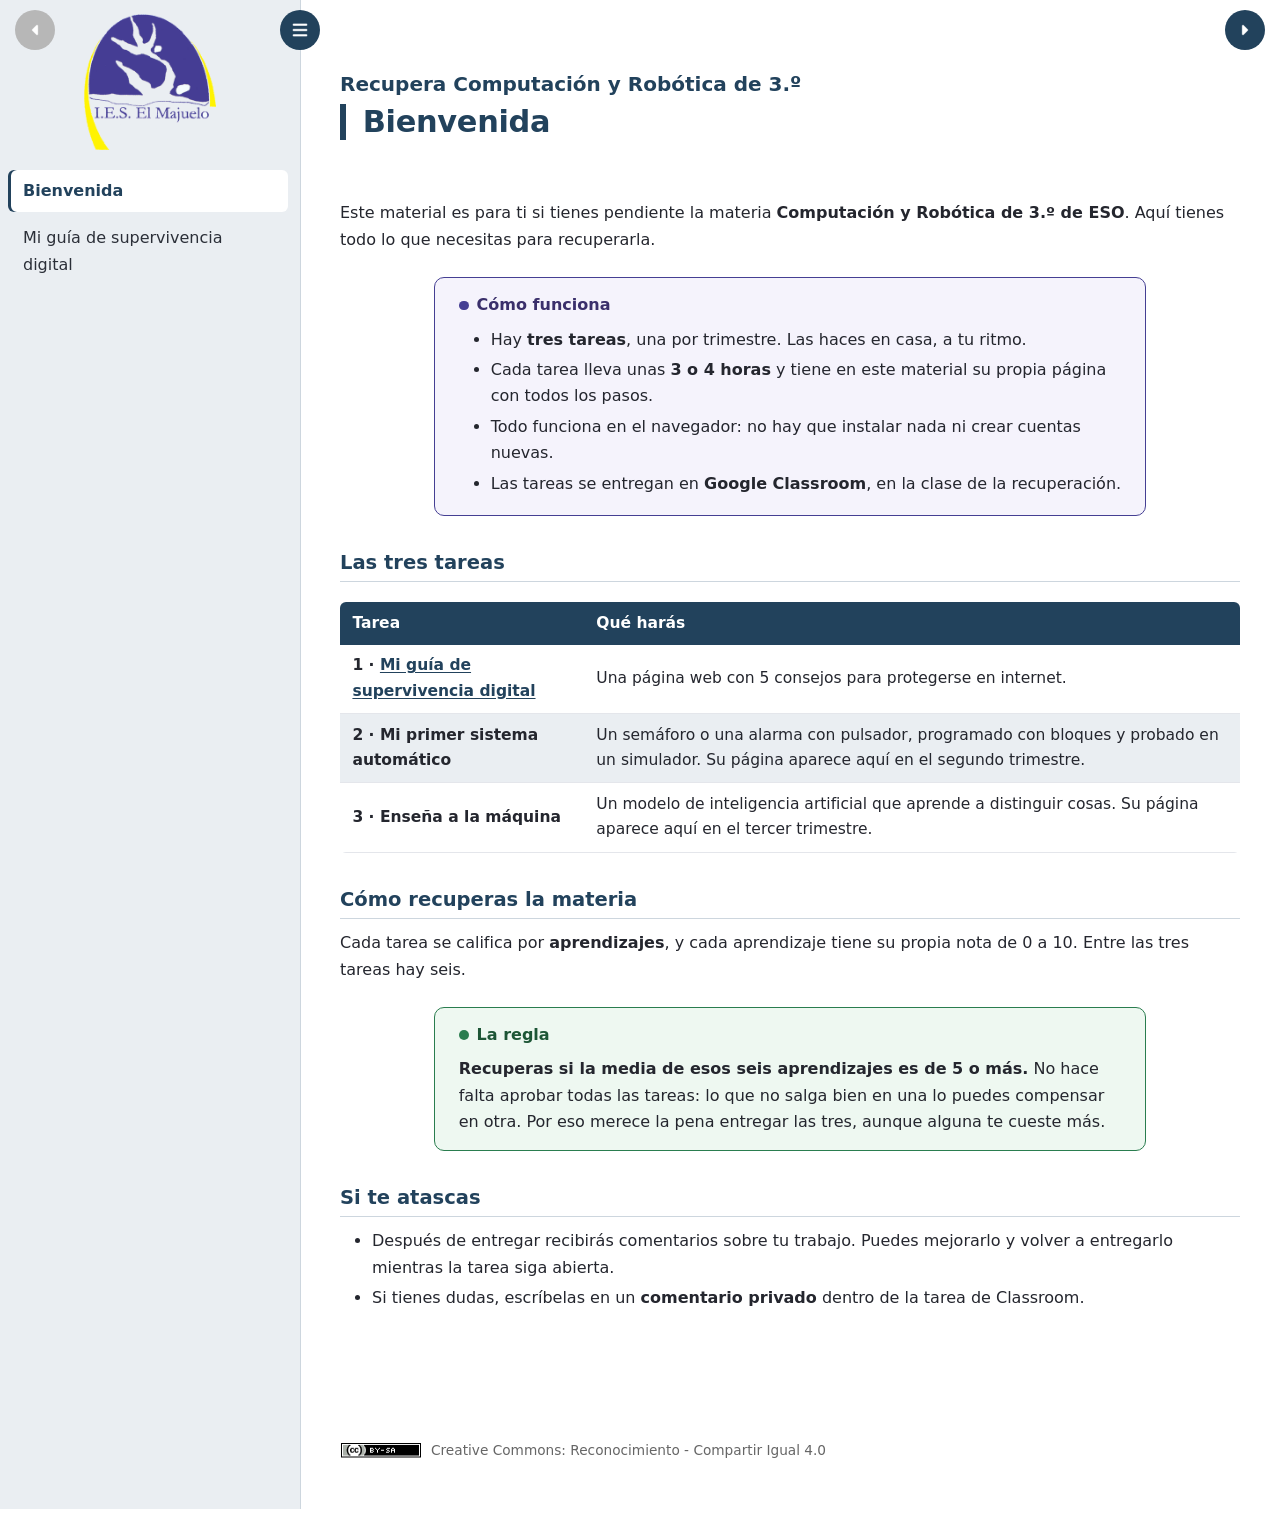
==== index.html @ 7a987383 "Publicación inicial: bienvenida y tarea 1 (Mi guía de supervivencia digital)" ====
<!DOCTYPE html>
<html lang="es" id="exe-index">
<head>
<meta charset="utf-8">
<meta name="generator" content="eXeLearning v4 (qmd-a-elpx)">
<meta name="viewport" content="width=device-width, initial-scale=1">
<title>Recupera Computación y Robótica de 3.º</title>
<link rel="icon" type="image/x-icon" href="libs/favicon.ico">
<meta name="description" content="Recupera Computación y Robótica de 3.º">
<script>document.querySelector("html").classList.add("js");</script>
<script src="libs/jquery/jquery.min.js"> </script>
<script src="libs/common_i18n.js"> </script>
<script src="libs/common.js"> </script>
<script src="libs/exe_export.js"> </script>
<script src="libs/bootstrap/bootstrap.bundle.min.js"> </script>
<link rel="stylesheet" href="libs/bootstrap/bootstrap.min.css">
<script src="idevices/text/text.js"></script><link rel="stylesheet" href="idevices/text/text.css">
<link rel="stylesheet" href="content/css/base.css">
<script src="theme/style.js"> </script>
<link rel="stylesheet" href="theme/style.css">
<link rel="stylesheet" href="theme/zzz-majuelo.css">
</head>
<body class="exe-export exe-web-site">
<script>document.body.className+=" js"</script>
<div class="exe-content exe-export pre-js siteNav-hidden"><nav id="siteNav"><ul>
<li class="active"><a href="index.html" class="active main-node no-ch">Bienvenida</a></li>
<li class=""><a href="html/mi-guia-de-supervivencia-digital.html" class=" no-ch">Mi guía de supervivencia digital</a></li>
</ul></nav><main id="page-index" class="page">
<header class="main-header">
<div class="package-header"><p class="package-title">Recupera Computación y Robótica de 3.º</p></div>
<div class="page-header"><h1 class="page-title">Bienvenida</h1></div>
</header>
<div id="page-content-page-index" class="page-content">
<article class="box no-header"><div class="box-content">
<div class="idevice_node text" data-idevice-type="text"><p>Este material es para ti si tienes pendiente la materia <strong>Computación y Robótica de 3.º de ESO</strong>. Aquí tienes todo lo que necesitas para recuperarla.</p>
<div class="marco marco-teoria"><p class="marco-titulo">Cómo funciona</p>
<ul>
<li>Hay <strong>tres tareas</strong>, una por trimestre. Las haces en casa, a tu ritmo.</li>
<li>Cada tarea lleva unas <strong>3 o 4 horas</strong> y tiene en este material su propia página con todos los pasos.</li>
<li>Todo funciona en el navegador: no hay que instalar nada ni crear cuentas nuevas.</li>
<li>Las tareas se entregan en <strong>Google Classroom</strong>, en la clase de la recuperación.</li>
</ul></div>
<h2>Las tres tareas</h2>
<table class="tabla-datos">
<thead><tr><th>Tarea</th><th>Qué harás</th></tr></thead>
<tbody>
<tr><td><strong>1 · <a href="html/mi-guia-de-supervivencia-digital.html">Mi guía de supervivencia digital</a></strong></td><td>Una página web con 5 consejos para protegerse en internet.</td></tr>
<tr><td><strong>2 · Mi primer sistema automático</strong></td><td>Un semáforo o una alarma con pulsador, programado con bloques y probado en un simulador. Su página aparece aquí en el segundo trimestre.</td></tr>
<tr><td><strong>3 · Enseña a la máquina</strong></td><td>Un modelo de inteligencia artificial que aprende a distinguir cosas. Su página aparece aquí en el tercer trimestre.</td></tr>
</tbody>
</table>
<h2>Cómo recuperas la materia</h2>
<p>Cada tarea se califica por <strong>aprendizajes</strong>, y cada aprendizaje tiene su propia nota de 0 a 10. Entre las tres tareas hay seis.</p>
<div class="marco marco-nota"><p class="marco-titulo">La regla</p>
<p><strong>Recuperas si la media de esos seis aprendizajes es de 5 o más.</strong> No hace falta aprobar todas las tareas: lo que no salga bien en una lo puedes compensar en otra. Por eso merece la pena entregar las tres, aunque alguna te cueste más.</p></div>
<h2>Si te atascas</h2>
<ul>
<li>Después de entregar recibirás comentarios sobre tu trabajo. Puedes mejorarlo y volver a entregarlo mientras la tarea siga abierta.</li>
<li>Si tienes dudas, escríbelas en un <strong>comentario privado</strong> dentro de la tarea de Classroom.</li>
</ul></div>
</div></article>
</div></main>
<div class="nav-buttons"><span class="nav-button nav-button-left" aria-hidden="true"><span>Anterior</span></span><a href="html/mi-guia-de-supervivencia-digital.html" class="nav-button nav-button-right"><span>Siguiente</span></a></div>
<footer id="siteFooter"><div id="siteFooterContent">
<div id="packageLicense" class="cc cc-by-sa"><p><span class="license-label">Licencia: </span>
<a href="https://creativecommons.org/licenses/by-sa/4.0/" class="license">Creative Commons: Reconocimiento - compartir igual 4.0</a></p></div>
</div></footer>
</div>
</body></html>
---- idevices/text/text.css ----
/* Text iDevice (export CSS) */
.exe-text-activity > div {
    display: flow-root;
}

.exe-text-activity div.inline {
    display: flex;
}

.exe-text-activity div.inline dt {
    margin: 0 0 0 auto;
}

.exe-text-activity div.inline dd {
    margin-left: 10px;
}

.idevice_node.text .iDevice_buttons.feedback-button {
    margin-bottom: 1em;
}
---- content/css/base.css ----
.exe-content{
  background: #fff;
}

.exe-content .page-title{
  font-size: 1.45em;
}

.exe-content .box{
  margin-top: 20px;
  border: 1px solid #dbdbdb;
}

.exe-content .box-head {
  border-bottom: 1px solid #dbdbdb;
}

.exe-export .no-header .box-head {
  border-bottom: 0;
}

.exe-content .box-head .box-title {
  margin: 0;
  font-size: 1.2em;
}

.exe-content a{
  color: #5a7f0c;
}

.exe-content a:hover,
.exe-content a:focus{
  color: #71a300;
}

.exe-content h2{
  font-size: 1.45em;
}
.exe-content h3{
  font-size: 1.35em;
}
.exe-content h4{
  font-size: 1.25em;
}
.exe-content h5{
  font-size: 1.15em;
}

.exe-content a {
    text-decoration: none
}

.exe-content a:hover,
.exe-content a:focus {
    text-decoration: underline
}

/* Underlined links */
.box-content a {
    text-decoration: underline;
}
.box-content a:hover {
    text-decoration: none;
}
.box-content a:focus {
    text-decoration: underline;
}

@media print {
    .external-iframe-src {
        display: block !important;
        margin: 2em 0;
        font-size: .95em;
        text-align: center
    }

    #made-with-eXe {
        display: none
    }
}

.external-iframe {
    border: 0
}

.pre-code {
    background: #112C4A;
    color: #E7ECF1;
    font-family: Monaco, Courier, monospace;
    border-radius: 9px;
    font-size: 12px;
    margin: 2em 1em;
    overflow: auto;
    padding: 20px
}

.highlighted-code {
    margin: 2em 1em;
}

.exe-dl {
    margin-bottom: 2em;
    margin-left: 1.5em
}

.exe-dl dt {
    font-weight: bold
}

.exe-dl dd {
    margin: 1em 1.5em
}

.js .exe-dl dt {
    margin: 1.2em 0 0 0
}

.exe-dl dt a {
    text-decoration: underline
}

.exe-dl .icon {
    font-family: Arial, sans-serif;
    display: block;
    width: 20px;
    height: 20px;
    font-size: 16px;
    margin-right: 1em;
    line-height: 20px;
    text-align: center;
    float: left;
    border-radius: 2px;
    position: relative
}

@media all and (min-width: 1px) {
    .exe-dl dt a {
        align-items: center;
        display: flex;
        text-decoration: none
    }

    .exe-dl .icon {
        height: 18px;
        line-height: 18px;
        width: 18px;
        padding: 1px;
        font: 18px monospace;
        font-weight: bold;
        display: flex;
        justify-content: center;
        align-items: center
    }
}

.exe-dl-toggler {
    height: 20px;
    margin: 1.5em
}

.exe-dl-toggler a {
    margin-left: 0;
    font-weight: bold
}

.js .exe-dl dd {
    display: none;
    padding-left: 0;
    margin: 1em 1em 1em 37px
}

/* Math */
.exe-math {
    display: block;
    margin: 2em 0
}

.exe-math,
.MathJax_Display {
    text-align: left !important
}

.exe-math.position-center,
.position-center .MathJax_Display,
[style*="text-align: center"] .MathJax_Display {
    text-align: center !important
}

.exe-math.position-right,
.position-right .MathJax_Display,
[style*="text-align: right"] .MathJax_Display {
    text-align: right !important
}

.js .show-image .exe-math-code,
.js .show-code .exe-math-img {
    display: none
}

.exe-math-links {
    font-size: .85em
}

.exe-math-inline {
    display: inline;
    margin: 0 .1em !important
}

/* TinyMCE: Images and media */
.exe-figure {
    margin: 2em 0;
    max-width: 100%
}

.position-center {
    margin: 2em auto
}

.position-right {
    margin: 2em 0 2em auto
}

.float-left {
    float: left;
    margin: .5em 1.5em 1em 0
}

.float-right {
    float: right;
    margin: .5em 0 1em 2em
}

.figcaption {
    padding-top: .2em
}

.figcaption.header {
    padding-top: 0;
    padding-bottom: .2em
}

/* TinyMCE templates */
.exe-layout-2-cols,
.exe-layout-3-cols {
    width: 100%
}

.exe-col{
    box-sizing: content-box;
}

.exe-layout-2-cols .exe-col {
    float: left;
    width: 49%
}

.exe-layout-2-cols .exe-col-1 {
    padding-right: 1%
}

.exe-layout-2-cols .exe-col-2 {
    padding-left: 1%
}

.exe-layout-2-30-70 .exe-col {
    width: 69%
}

.exe-layout-2-30-70 .exe-col-1 {
    width: 29%
}

.exe-layout-2-70-30 .exe-col {
    width: 29%
}

.exe-layout-2-70-30 .exe-col-1 {
    width: 69%
}

.exe-layout-3-cols .exe-col {
    float: left;
    width: 32%
}

.exe-layout-3-cols .exe-col-1,
.exe-layout-3-cols .exe-col-2 {
    padding-right: 2%
}

pre.mermaid {
    margin: 1.5em 0;
    text-align: center;
    width: 100%;
    min-width: 200px;
}

/* Blocks */
.exe-block-warning {
    background: #FCF8E3;
    color: #796034;
    border: 1px solid #FAEBCC;
    padding: 0 1em;
    border-radius: 4px
}

p.exe-block-warning {
    padding: 1em
}

.exe-block-alert {
    background: #ffc;
    color: #855000;
    border: 1px solid #FFF099;
    padding: 0 1em;
    border-radius: 4px
}

p.exe-block-alert {
    padding: 1em
}

.exe-block-danger {
    background: #FEF0EF;
    color: #973C3B;
    border: 1px solid #F3DADD;
    padding: 0 1em;
    border-radius: 4px
}

p.exe-block-danger {
    padding: 1em
}

.exe-block-info {
    background: #E1F1F9;
    color: #2B627D;
    border: 1px solid #C9EDF4;
    padding: 0 1em;
    border-radius: 4px
}

p.exe-block-info {
    padding: 1em
}

.exe-block-success {
    background: #E5F3E0;
    color: #336634;
    border: 1px solid #DEEDD1;
    padding: 0 1em;
    border-radius: 4px
}

p.exe-block-success {
    padding: 1em
}

.exe-content .exe-block-warning a,
.exe-content .exe-block-warning a:hover,
.exe-content .exe-block-warning a:focus {
    color: #4F360A
}

.exe-content .exe-block-alert a,
.exe-content .exe-block-alert a:hover,
.exe-content .exe-block-alert a:focus {
    color: #5B2600
}

.exe-content .exe-block-danger a,
.exe-content .exe-block-danger a:hover,
.exe-content .exe-block-danger a:focus {
    color: #6D1211
}

.exe-content .exe-block-info a,
.exe-content .exe-block-info a:hover,
.exe-content .exe-block-info a:focus {
    color: #063853
}

.exe-content .exe-block-success a,
.exe-content .exe-block-success a:hover,
.exe-content .exe-block-success a:focus {
    color: #093C0A
}

div.exe-block-warning,
div.exe-block-alert,
div.exe-block-danger,
div.exe-block-info,
div.exe-block-success {
    margin: 1em 0
}

/* RTL support */
body [dir='rtl'] {
    text-align: start
}

/* Autoclear */
.exe-content .idevice_body,
.exe-clear {
    overflow: auto
}

/* JavaScript on/offf */
.js-hidden {
    display: none;
}

.exe-hidden,
.js-required,
.js .js-hidden,
.exe-mindmap-code {
    display: none
}

.js .js-required {
    display: block
}

.box-toggle {
    display: none;
}

.js .box-toggle {
    display: inline-block;
}

.sr-av,
.js .js-sr-av,
.exe-hidden-accessible,
.js .exe-tooltip-text {
    position: absolute;
    overflow: hidden;
    clip: rect(0 0 0 0);
    clip: rect(0, 0, 0, 0);
    height: 0
}

/* Tables */
.exe-table {
    margin: 2em auto;
    max-width: 100%;
    border: 1px solid #CCC;
    border-collapse: collapse;
    border-spacing: 0
}

.exe-table tr {
    background: #fff
}

.exe-table caption {
    padding: .5em 0;
    text-align: center;
    font-style: italic;
    caption-side: top;
}

.exe-table td,
.exe-table th {
    border: 1px solid #CCC;
    margin: 0;
    padding: 0.5em 1em
}

.exe-table thead {
    background: #ddd;
    color: #000;
    text-align: left
}

.exe-table tr:nth-child(2n-1) td,
.exe-table tbody tr:nth-child(2n-1) th {
    background: #F4F4F4
}

.exe-table tbody tr:nth-child(2n) th {
    background: #F4F4F4
}

.exe-table tbody tr:nth-child(2n-1) th {
    background: #E4E4E4
}

.exe-table thead+tbody tr:nth-child(2n) th {
    background: #fff
}

.exe-table thead+tbody tr:nth-child(2n-1) th {
    background: #F4F4F4
}

.exe-table-minimalist {
    margin: 2em auto;
    border-collapse: collapse
}

.exe-table-minimalist tr {
    background: #fff
}

.exe-table-minimalist thead th {
    color: #000;
    padding: .6em 1.5em .6em .8em;
    border-bottom: 2px solid #CCC;
    text-align: left
}

.exe-table-minimalist td,
.exe-table-minimalist tbody th {
    border-bottom: 1px solid #ccc;
    color: #555;
    padding: .5em 1.5em .5em .8em
}

.exe-table-minimalist tbody tr:hover td,
.exe-table-minimalist tbody tr:hover th {
    color: #222
}

.exe-table-minimalist tr:nth-child(2n-1) td,
.exe-table-minimalist tbody tr:nth-child(2n-1) th {
    background: #F9F9F9
}

.exe-table-minimalist caption {
    text-align: center;
    font-style: italic;
    border-bottom: 2px solid #CCC;
    padding: .6em 0
}

/* Responsive tables */
.exe-table-responsive {
    display: block;
    overflow-x: auto;
    border: none
}

.exe-table-responsive,
.exe-table-responsive th,
.exe-table-responsive tr,
.exe-table-responsive td {
    width: auto !important
}

/* Tooltips */
body .qtip {
    font-size: .85em;
    line-height: 1.5em
}

.qtip .exe-tooltip-text {
    position: relative;
    overflow: auto;
    clip: auto;
    height: auto
}

/* Structured lists */
ol.auto-numbered {
    counter-reset: item
}

.auto-numbered ol {
    counter-reset: item
}

.auto-numbered li {
    display: block
}

.auto-numbered li:before {
    content: counters(item, ".") ".- ";
    counter-increment: item
}

/* Blockquote + Cite */
.exe-quote-cite cite {
    display: block;
    text-align: right;
    margin-top: -.5em
}

/* File information */
.exe-link-data {
    font-size: .8em;
    margin: 0 .2em
}

.exe-link-data abbr {
    cursor: help
}

/* Quote With Authorship */
.styled-qc {
    font-family: Georgia, serif;
    font-style: italic;
    margin: 1.5em 2.5em;
    padding: 0.25em 3.5em;
    position: relative
}

.styled-qc:before {
    display: block;
    content: "\201C";
    font-size: 5em;
    position: absolute;
    left: 0;
    top: -20px
}

/* Responsive design */
iframe,
object,
embed {
    max-width: 100%
}

img,
video {
    max-width: 100%;
    height: auto
}

@media all and (max-width: 992px) {
    .exe-layout-3-cols .exe-col {
        float: none;
        width: 100%;
        padding: 0
    }

    .exe-layout-3-cols .exe-col .exe-figure {
        margin: 2em auto
    }
}

@media all and (max-width: 780px) {
    .styled-qc {
        margin: 1.5em .5em
    }

    .exe-layout-2-cols .exe-col {
        float: none;
        width: 100%;
        padding: 0
    }

    .exe-layout-2-cols .exe-col .exe-figure {
        margin: 2em auto
    }
}

/* Made with eXeLearning */
#made-with-eXe {
    margin: 0;
    position: fixed;
    bottom: 0;
    right: 0
}

#made-with-eXe a {
    text-decoration: none;
    box-shadow: rgba(0, 0, 0, 0.35) 0px 5px 15px;
    border-top-left-radius: 4px;
    color: #222;
    font-size: 11px;
    font-family: Arial, sans-serif;
    line-height: 35px;
    width: 35px;
    height: 35px;
    background: #fff url(../img/exe_powered_logo.png) no-repeat 3px 50%;
    display: block;
    background-size: auto 20px;
    text-decoration: none;
    transition: .5s;
    opacity: .8
}

#made-with-eXe span {
    padding-left: 35px;
    padding-right: 5px
}

#made-with-eXe span span {
    position: absolute;
    overflow: hidden;
    clip: rect(0 0 0 0);
    clip: rect(0, 0, 0, 0);
    height: 0
}

#made-with-eXe a:hover {
    width: auto;
    padding: 0 5px;
    background-position: 5px 50%;
    opacity: 1
}

/* Search bar */
#exe-client-search-reset {
    display: none;
}
#exe-client-search-reset.visible {
    display: inline;
}
.exe-client-search-result{
    padding:0;
    background-color: #FFF3A0;
    color: #1A1A1A;
}

/* Box toggler */
.exe-export article.minimized .box-content{
    display: none;
}

/* BOX no visible */
.exe-export article.novisible.box{
    display: none  !important;
}

/* iDevice no visible */
.exe-export article.box .idevice_node.novisible{
    display: none  !important;
}

/* Teacher mode */
html:not(.mode-teacher) .js .teacher-only {
    display: none !important;
}

/* ========================================
   Architecture v3.1 - Common Theme Overrides
   ========================================
   These rules support the new HTML structure and
   load BEFORE theme-specific styles.
   ======================================== */

/* Navigation: Hide nested sections by default, show active paths */
#siteNav .other-section {
    display: none;
}
#siteNav li.active > .other-section,
#siteNav li.current-page-parent > .other-section {
    display: block;
}

/* Site footer extra section */
#siteFooterExtra {
    margin-bottom: 2em;
    color: #555;
    font-size: 0.95em;
}

/* Skip navigation link */
#skipNav {
    position: fixed;
    top: -50px;
    left: 50%;
    transform: translateX(-50%);
    background-color: #000;
    color: #fff;
    text-align: center;
    font-weight: bold;
    font-size: 0.95em;
    text-decoration: underline;
    padding: 0.5em 1em;
    z-index: 1000;
    display: inline-block;
    box-shadow: 0 2px 5px rgba(0,0,0,0.3);
    outline: 3px solid #fff;
    outline-offset: -3px;
    transition: top 0.3s ease, opacity 0.3s ease;
}

#skipNav:focus {
    top: 5px;
}

/* Print styles for header elements */
@media print {
    body #header,
    body #emptyHeader,
    body #nodeDecoration {
        height: auto !important;
        min-height: 0;
        border: none;
        padding: 0;
    }
    body #headerContent {
        padding-top: 40px;
    }
}
---- theme/style.css ----
/* Default style (to review) */

body.exe-export {
    padding: 1em 0;
}

body.exe-web-site {
    padding: 0;
}

.exe-content a {
    color: #d76b4a;
}

.exe-content a:hover,
.exe-content a:focus {
    color: #993d28;
}

#node-content-container.exe-content #node-content {
    padding-top: 20px;
    padding-bottom: 20px;
    max-width: 1280px;
    margin: 0 auto;
    display: block;
}

.exe-content {
    color: #333;
    background-color: #fff;
}

.js .exe-export .exe-content {
    min-height: 100vh;
}

/* iframe */
.js .in-iframe .exe-content {
    min-height: 0;
}

.exe-content .package-title {
    font-size: 1.25rem;
    font-weight: 300;
    margin-bottom: .4em;
    line-height: 1.2em;
}

.exe-content .page-title {
    color: #078e8e;
    font-size: 1.7rem;
    text-align: left;
}

.exe-single-page .package-header .package-title {
    color: #333;
    font-size: 1.25rem;
    font-weight: 300;
    text-align: left;
    margin-bottom: 2em;
}

.exe-single-page .package-node {
    margin-bottom: 3.5em;
}

.exe-single-page .package-subtitle {
    top: -2.1em;
}

.exe-single-page main.page>section {
    min-height: 4em;
}

.exe-content .box {
    margin: 20px 0;
    border: none;
    background-color: #fff;
}

.exe-web-site .exe-content .box {
    margin: 40px 0;
}

.exe-content .box-head {
    border-bottom: 0;
}

#node-content-container .box-content {
    background: #FCFCFC;
    border: 1px solid #ECECEC;
    padding: 10px;
    border-radius: 8px;
}
article.box.idevice-element-in-content[mode="export"] .idevice_node {
    background: none;
}

#node-content-container.exe-content .box.hidden-idevices {
    border-style: solid;
}

.exe-content .box header {
    min-height: 60px;
}

.exe-content .box-title {
    color: #054d4d;
    font-size: 1.5rem;
}

.exe-content .box-head .exe-icon {
    float: left;
}

.exe-web-site .page-content,
#exe-client-search,
.exe-web-site main>header,
.exe-web-site #siteFooterContent,
.exe-export .exe-content {
    max-width: 1280px;
    padding: 0 20px;
    margin: 0 auto;
}

.exe-web-site .exe-content {
    max-width: none;
    padding: 0;
}

.exe-export main {
    padding-top: 1.5em;
}

.exe-web-site main {
    padding-top: 4.5em;
}

/* siteNav */
#siteNav {
    float: left;
    background: #f6f6f6;
    width: 300px;
    padding-top: 66px;
    padding-left: 8px;
}

.exe-web-site .exe-content {
    box-shadow:
        inset 300px 0 0 0 #f6f6f6,
        inset 301px 0 0 0 #f0f0f0;
}

/* False left column in iframe */
html.js .in-iframe.exe-web-site::after {
    content: "";
    position: absolute;
    top: 0;
    left: 0;
    width: 301px; /* fake column width */
    height: 100%;
    background:#f6f6f6;
    /* simulate border-right */
    box-shadow: inset -1px 0 0 0 #f0f0f0;
    pointer-events: none;
    z-index: -1;
}
/* No false left column when the menu is hidden */
body.siteNav-off::after{
    display: none;
}

#siteFooter {
    margin-bottom: 2em;
    color: #555;
    font-size: 0.95em;
}

#siteNav .other-section {
    display: none;
}

#sidebar-nav.fixed {
    position: fixed;
}

body.siteNav-off #siteNav {
    display: none;
}

body.siteNav-off .exe-content {
    box-shadow: none;
}

.exe-web-site main.page {
    padding-top: 4.5em;
    padding-left: 320px;
    padding-right: 20px;
}

.exe-web-site #siteFooter {
    padding: 20px 20px 20px 320px;
}

body.siteNav-off main.page,
body.siteNav-off #siteFooter {
    padding-left: 20px;
}

#siteNav ul {
    margin: 0;
    padding: 0;
    list-style: none;
}

#siteNav ul ul {
    margin-top: 5px;
}

#siteNav li {
    margin: 0 0 5px 0;
    padding: 0;
    list-style: none;
}

#siteNav a {
    color: #000;
    display: block;
    padding: 8px 15px;
    border-radius: 8px;
    max-width: 280px;
    transition: background-color 0.5s ease;
}

#siteNav a.active {
    background: #fff;
    color: #d76b4a;
}

#siteNav a.highlighted-link {
    color: #d76b4a;
    background: #ededed;
}

#siteNav a.highlighted-link:hover,
#siteNav a.highlighted-link:focus {
    background: #fff;
}

#siteNav a:hover {
    background: #f2f2f2;
    text-decoration: none;
}

#siteNav ul ul a {
    padding-left: 35px;
    font-size: 0.95em;
}

#siteNav ul ul ul a {
    padding-left: 55px;
    font-size: 0.9em;
}

#siteNav ul ul ul ul a {
    padding-left: 75px;
}

/* pagination */
.nav-buttons .nav-button,
button.toggler {
    position: fixed;
    top: 10px;
    left: 15px;
    display: block;
    width: 40px;
    height: 40px;
    background: #078e8e url(img/icons.png) no-repeat 0 0;
    background-size: auto 40px;
    border-radius: 50%;
    z-index: 999;
    border: 0;
    transition: background-color 0.5s ease;
}

.nav-buttons span.nav-button {
    cursor: not-allowed;
    background-color: #b7b7b7;
}

.nav-buttons .nav-button-left {
    background-position: -80px 0;
}

.nav-buttons .nav-button-right {
    background-position: -120px 0;
}

button#searchBarTogger {
    background-position: -40px 0;
    display: none;
}

.exe-search-on #searchBarTogger {
    display: inline;
}

button#siteNavToggler {
    left: 280px;
}

button#searchBarTogger {
    left: 330px;
}

body.siteNav-off button#siteNavToggler {
    left: 65px;
}

body.siteNav-off button#searchBarTogger {
    left: 115px;
}

.nav-buttons a:hover,
.nav-buttons a:focus,
button.toggler:hover,
button.toggler:focus {
    background-color: #066d6d;
    border-color: #066d6d;
}

.nav-buttons .nav-button span,
.box-toggle span,
#exe-client-search-reset span,
#packageLicense .license-label {
    position: absolute;
    clip: rect(1px 1px 1px 1px);
    /* IE6, IE7 */
    clip: rect(1px, 1px, 1px, 1px);
}

.package-subtitle {
    font-size: .95em;
    color: #666;
    position: relative;
    top: -.15em;
}

.nav-buttons .nav-button-right {
    left: auto;
    right: 15px;
}

/* Box toggler */
.exe-export .box {
    position: relative;
}

.exe-export .box-toggle {
    width: 40px;
    height: 40px;
    background: url(img/icons.png) no-repeat -200px 0;
    background-size: auto 40px;
    border-radius: 50%;
    border: 0;
    position: absolute;
    top: 0;
    right: 0;
    opacity: 0.6;
}

.exe-export .box-head:hover .box-toggle,
.exe-export .box-toggle:focus {
    opacity: 1;
}

.exe-export .no-header .box-toggle {
    top: -10px;
}

.exe-export .minimized .box-toggle {
    background-position: -160px 0;
}

#node-content-container.exe-content .box-head .exe-icon {
    width: 60px;
    height: 60px;
    font-size: 40px;
}

#node-content-container.exe-content .box-head .exe-icon img {
    height: 40px;
}

.exe-export .box-icon img {
    display: block;
    float: left;
    margin-right: 10px;
}

.exe-export .box-icon img {
    width: 40px;
    height: auto;
}

.exe-export .box-title {
    padding-top: 5px;
}

.exe-export .box.minimized .box-head {
    border-bottom: 1px solid #ddd;
}

.exe-export .box.no-header.minimized .box-head {
    border-color: #fff;
}

.exe-export .box .box-content {
    background: #f9f9f9;
    border: 1px solid #ddd;
    padding: 20px;
    border-radius: 8px;
    overflow: auto;
}

.exe-export .box.no-header .box-content {
    background: none;
    border: none;
    padding: 20px 0;
}

/* Search bar */
#exe-client-search {
    display: none;
    margin-bottom: 30px;
}

#exe-client-search-text {
    max-width: 80%;
    max-width: calc(100% - 90px);
    display: inline;
}

#exe-client-search-submit {
    text-indent: -999em;
    background: #078e8e url(img/icons.png) no-repeat -41px -1px;
    background-size: auto 40px;
    width: 38px;
    height: 38px;
    border: none;
    border-radius: 4px;
}

#exe-client-search-reset.visible {
    background: url(img/icons.png) no-repeat -242px -1px;
    background-size: auto 40px;
    width: 38px;
    height: 38px;
    display: inline-block;
    vertical-align: middle;
    position: relative;
    top: -3px;
    left: -5px;
    opacity: 0.6;
    border-radius: 4px;
}

#exe-client-search-reset:hover,
#exe-client-search-reset:focus {
    opacity: 1;
}

#exe-client-search-submit:hover,
#exe-client-search-submit:focus {
    background-color: #066d6d;
}

#exe-client-search-results-list ul,
#exe-client-search-results-list li {
    margin: 2em 0;
    padding: 0;
    list-style: none;
}

#exe-client-search-results-list li {
    margin: 0 0 1em 0;
}

#exe-client-search-results-list p {
    margin-top: 2em;
}

/* Licenses */
#packageLicense {
    text-align: left;
    font-size: 0.9em;
    color: #555;
    line-height: 1em;
    margin: 2.5em 0 2em 0;
    border: 1px solid transparent;
    border-radius: 2px;
}

#packageLicense p {
    margin: 0;
}

#packageLicense a {
    color: #666;
    text-transform: capitalize;
    display: inline-block;
    white-space: nowrap;
    text-overflow: ellipsis;
    max-width: 100%;
    overflow: hidden;
    line-height: 15px;
}

#packageLicense a:hover,
#packageLicense a:focus {
    text-decoration: none;
    color: #d76b4a;
}

#packageLicense.propietary {
    position: absolute;
    overflow: hidden;
    clip: rect(0, 0, 0, 0);
    height: 0;
}

#packageLicense.cc {
    padding: 0 20px 0 90px;
    background: url(img/licenses.gif) no-repeat 0 0;
}

#packageLicense.cc-by-sa {
    background-position: 0 -100px;
}

#packageLicense.cc-by-nd {
    background-position: 0 -200px;
}

#packageLicense.cc-by-nc {
    background-position: 0 -300px;
}

#packageLicense.cc-by-nc-sa {
    background-position: 0 -400px;
}

#packageLicense.cc-by-nc-nd {
    background-position: 0 -500px;
}

#packageLicense.cc-0 {
    background-position: 0 -600px;
}

/* iDevice buttons */
.exe-content .iDevice_buttons input,
.exe-content .iDevice_buttons button {
    background: #fff;
    color: #555;
    border: 1px solid #ccc;
    padding: 4px 10px;
    border-radius: 4px;
    transition: 0.5s ease;
}

.exe-content .iDevice_buttons input:hover,
.exe-content .iDevice_buttons input:focus,
.exe-content .iDevice_buttons button:hover,
.exe-content .iDevice_buttons button:focus {
    box-shadow: 2px 2px 4px #dbdbdb;
    color: #000;
    border-color: #bbb;
}

/* Page counter */
.page-counter {
    display: inline;
    float: right;
    margin: 0 0 0.5em 20px;
    font-size: 0.9em;
    color: #777;
    font-weight: 300;
}

.page-counter .page-counter-sep {
    margin: 0 0.1em;
}

.exe-web-site .page-counter {
    position: fixed;
    top: 18px;
    right: 70px;
    margin: 0;
    font-size: 0.9em;
    color: #777;
    padding: 0 8px;
    border-radius: 4px;
    text-align: left;
}

/* Teacher mode */
#teacher-mode-toggler-wrapper {
    float: right;
    margin: 0 0 0 1em;
}

#teacher-mode-toggler.form-check-input:checked {
    background-color: #078e8e;
    border-color: #078e8e;
    font-size: 0.9em;
    margin-right: 0.6em;
}

label[for="teacher-mode-toggler"] {
    font-size: 0.9em;
    color: #777;
    position: relative;
    top: -0.2em;
}

/* Bootstrap buttons */
.exe-content .btn-primary {
    background-color: #066d6d;
    border-color: #066d6d;
}

.exe-content .btn-primary:hover,
.exe-content .btn-primary:focus {
    background-color: #078e8e;
    border-color: #078e8e;
}

/* Responsive design */
@media (max-width: 767.98px) {
    #siteNav {
        width: 251px;
    }

    .exe-web-site .exe-content {
        box-shadow:
            inset 251px 0 0 0 #f6f6f6,
            inset 252px 0 0 0 #f0f0f0;
    }

    /* False left column in iframe */
    html.js .in-iframe.exe-web-site::after {
        width: 252px; /* fake column width */
    }

    #siteNav a {
        max-width: 235px;
    }

    button#siteNavToggler {
        left: 232px;
    }

    button#searchBarTogger {
        left: 282px;
    }

    .exe-web-site main.page,
    .exe-web-site #siteFooter {
        padding-left: 270px;
    }
}

@media (max-width: 575.98px) {
    #siteNav {
        width: 100%;
        float: none;
        padding: 68px 10px 20px 10px;
        min-height: 0 !important;
        height: auto !important;
    }

    /* No false left column */
    .exe-web-site .exe-content {
        box-shadow: none;
    }
    body.exe-web-site::after {
        display: none;
    }

    body.exe-web-site main.page {
        padding-top: 2.5em;
        padding-left: 0;
    }

    body.exe-web-site #siteFooter {
        padding-left: 0;
    }

    .exe-web-site.siteNav-off main.page {
        padding-top: 5.5em;
    }

    .nav-buttons .nav-button,
    button.toggler {
        position: absolute;
    }

    #siteNav a {
        max-width: 100%;
    }

    #sidebar-nav.fixed {
        position: relative;
    }

    button#siteNavToggler {
        left: 65px;
    }

    button#searchBarTogger {
        left: 115px;
    }

    .exe-web-site .page-counter {
        background: none;
        position: absolute;
    }

    .exe-web-site .page-counter .page-counter-label {
        position: absolute;
        clip: rect(1px 1px 1px 1px);
        /* IE6, IE7 */
        clip: rect(1px, 1px, 1px, 1px);
    }
}

@media print {

    /* Node in new page: section.package-node{page-break-after:always} */
    html body.exe-export {
        background: #fff;
    }

    .exe-content {
        color: #000;
        padding: 0;
    }

    @page {
        margin: 1.5cm;
    }

    /* Uncomment this to print URL after links:
    a{font-weight:bolder;text-decoration:none!important}
    a[href^=http]:after{content:" <" attr(href) "> "}
    */
    #packageLicense.cc {
        background: none;
        padding-left: 0;
    }

    .exe-export .box-toggle {
        display: none;
    }

    /* Website */
    .exe-web-site #siteNav,
    .exe-web-site .nav-buttons,
    .exe-web-site button.toggler {
        display: none;
    }

    .exe-web-site #siteFooter,
    .exe-web-site main.page {
        padding-left: 0;
        padding-right: 0;
    }

    .exe-web-site main.page {
        padding-top: 1em;
    }
}
---- theme/zzz-majuelo.css ----
/* ============================================================
   ESTILO IES EL MAJUELO — eXeLearning 4  ·  ESTILO ÚNICO (v3)
   Override sobre el tema Base. Se carga tras style.css ("zzz-").
   ------------------------------------------------------------
   ARQUITECTURA EN 3 CAPAS
   1) SEMÁNTICA DE CONTENIDO (invariante): el color = el tipo de
      contenido, igual en toda SdA y nivel. Clases .bloque-* (y los
      .marco-* heredados como alias).
   2) CHROME por SdA (variable): color de título, encabezados,
      cabecera de tabla y barra lateral. Da identidad a la unidad
      (wayfinding). Se elige del BANCO DE CHROMES de más abajo.
   3) INTENSIDAD (opcional): grosor/tinte/radio de los bloques.
      Sobrio por defecto (Bach); una SdA de ESO sube la intensidad.
   Regla de oro: no repintar la semántica; solo cambia el chrome.
   ============================================================ */

:root {
  /* ---------- Neutros y tipografía ---------- */
  --maj-texto:  #24262e;
  --maj-texto-2:#5a5f6b;
  --maj-linea:  #e4e6eb;
  --maj-fuente: system-ui, -apple-system, "Segoe UI", Roboto,
                "Helvetica Neue", Arial, sans-serif;
  --maj-medida: 70ch;
  --maj-radio-s:6px;

  /* ---------- CAPA 2 · CHROME (por SdA) ----------
     Activo = "Pizarra" (SdA Materiales). Para cambiar la identidad
     de una unidad, sobrescribe estas 4 variables (BANCO abajo). */
  --chrome:       #22425c;   /* título, h2, cabecera de tabla, nav activo */
  --chrome-osc:   #163049;   /* hover / botón */
  --chrome-tinte: #eaeef2;   /* zebra de tabla, fondo nav */
  --chrome-linea: #cdd6de;   /* filetes suaves del chrome */

  /* ---------- CAPA 3 · INTENSIDAD (sobrio por defecto) ---------- */
  --blk-bw:    1.5px;        /* grosor del marco de los bloques */
  --blk-radio: 10px;
  --blk-pad:   14px 18px 14px 24px;   /* + aire a la izquierda (separa del acento) */

  /* ---------- CAPA 1 · SEMÁNTICA (acento · tinte · tinta título) ----
     color = tipo de contenido. NO cambiar entre SdAs/niveles. */
  --sem-teoria:     #453f93; --sem-teoria-bg:   #f5f3fc; --sem-teoria-tx:   #3a2f6b;
  --sem-actividad:  #2f6fb0; --sem-actividad-bg:#eef4fb; --sem-actividad-tx:#1b4d7e;
  --sem-resuelto:   #0f8a8f; --sem-resuelto-bg: #e7f5f5; --sem-resuelto-tx: #0b5b5f;
  --sem-pdf:        #b23b3b; --sem-pdf-bg:      #f9efee; --sem-pdf-tx:      #8a2b2b;
  --sem-formula:    #e67e22; --sem-formula-bg:  #fef6ec; --sem-formula-tx:  #8a4f12;
  --sem-dua:        #9b4a86; --sem-dua-bg:      #f7eef4; --sem-dua-tx:      #6e2f5f;
  --sem-nota:       #2a7d4f; --sem-nota-bg:     #eef8f1; --sem-nota-tx:     #1d5636;

  /* Valores por defecto del bloque = teoría (los sobrescribe cada tipo) */
  --c:  var(--sem-teoria); --bg: var(--sem-teoria-bg); --tx: var(--sem-teoria-tx);
}

/* ============================================================
   BANCO DE CHROMES  (copia uno en el snippet por SdA)
   Para asignar identidad a una unidad, define en su material:
     .exe-content { --chrome:#..; --chrome-osc:#..; --chrome-tinte:#..; --chrome-linea:#..; }
   ------------------------------------------------------------
   Pizarra   #22425c · osc #163049 · tinte #eaeef2 · línea #cdd6de
   Ciruela   #5b2a63 · osc #401d47 · tinte #f0eaf2 · línea #dcc9e0
   Bosque    #2c6046 · osc #1d4531 · tinte #e8f0eb · línea #c6dccd
   Bronce    #8a4b2a · osc #66371e · tinte #f3ebe5 · línea #e2d0c4
   Índigo    #3b3a7a · osc #2a295a · tinte #ecebf5 · línea #d0cfe6
   Teal-osc. #0e5a63 · osc #084049 · tinte #e6f1f2 · línea #c3dde0
   (Evita azul, verde, granate, teal-medio, morado y naranja: son
    colores de la CAPA 1 y no deben confundirse con el chrome.)
   ============================================================ */

/* ---------- Base del contenido ---------- */
.exe-content { font-family: var(--maj-fuente); color: var(--maj-texto); line-height: 1.65; }
.exe-content .page-content > p,
.exe-content .page-content > ul,
.exe-content .page-content > ol { max-width: var(--maj-medida); }
.exe-content .page-content li { margin: .25em 0; }

/* ---------- Enlaces (siguen el chrome de la unidad) ---------- */
.exe-content a { color: var(--chrome); text-underline-offset: .12em; }
.exe-content a:hover, .exe-content a:focus { color: var(--chrome-osc); }
.exe-content a:focus-visible { outline: 2px solid var(--chrome); outline-offset: 2px; border-radius: 2px; }

/* ============================================================
   ENCABEZADOS  (jerarquía: chrome arriba, tinta en h3)
   ============================================================ */
.exe-content .package-title { color: var(--chrome); font-weight: 700; }
.exe-content .page-title {
  color: var(--chrome); font-weight: 800; font-size: 1.9rem;
  line-height: 1.2; letter-spacing: -0.01em;
  border-left: 6px solid var(--chrome); padding-left: .55em; margin: .1em 0 .9em;
}
.exe-content h1, .exe-content h2, .exe-content h3, .exe-content h4, .exe-content h5 { color: var(--chrome); }

/* ------------------------------------------------------------
   ESCALA DE ENCABEZADOS DENTRO DEL BLOQUE  (2026-08-21)
   El título del bloque es el techo: nada del CONTENIDO puede verse más grande.
   Medido en el navegador, no supuesto —esto se falló dos veces por suponerlo—:
     · `.exe-content .box-title` del tema base dice 1,5rem, PERO gana `base.css` con
       `.exe-content .box-head .box-title { font-size: 1.2em }` (más específico): el título
       de bloque salía a 19,2 px y encima con peso 500.
     · el `<h1>` del contenido no tenía regla en este tema y caía en el 2rem del navegador.
   Resultado: una subsección se veía más grande y más gruesa que el bloque que la contiene.
   El tema toma ahora el control del título de bloque (con la misma especificidad que
   `base.css`, por eso el selector lleva `.box-head`) y fija la escala completa:
     page-title 1,90 > box-title 1,55 > h1 1,35 > h2 1,22 > h3 1,12 > h5 1,00 > h4 0,82
   (h4 es un antetítulo en versalitas y por eso va el último a propósito).
   Al tocar esto, MEDIR con `getComputedStyle` en el export real, no leer el CSS.
   ------------------------------------------------------------ */
.exe-content .box-head .box-title,
.exe-content .box-title {
  font-size: 1.55rem; font-weight: 700; line-height: 1.25; color: var(--chrome);
}
.exe-content h1:not(.page-title):not(.box-title):not(.package-title) {
  font-size: 1.35rem; font-weight: 700; line-height: 1.25;
  margin: 1.8em 0 .6em; padding-bottom: .28em; border-bottom: 1px solid var(--chrome-linea);
}
.exe-content h2 {
  font-size: 1.22rem; font-weight: 700; line-height: 1.25;
  margin: 1.8em 0 .6em; padding-bottom: .28em; border-bottom: 1px solid var(--chrome-linea);
}
.exe-content h3 { font-size: 1.12rem; font-weight: 700; line-height: 1.3; margin: 1.5em 0 .5em; color: var(--maj-texto); }
.exe-content h4 { font-size: .82rem; font-weight: 700; letter-spacing: .06em; text-transform: uppercase; margin: 1.4em 0 .4em; }
.exe-content h5 { font-size: 1rem; font-weight: 700; }

/* ============================================================
   MENÚ LATERAL
   ============================================================ */
#siteNav {
  background: url("img/logo-majuelo.png") top 14px center / 132px auto no-repeat,
              var(--chrome-tinte);
  padding-top: 170px;   /* hueco para el logo (132px + gap) sobre el menú */
}
.exe-web-site .exe-content {
  box-shadow: inset 300px 0 0 0 var(--chrome-tinte), inset 301px 0 0 0 var(--chrome-linea);
}
#siteNav a { color: #2b2f38; border-radius: var(--maj-radio-s); }
#siteNav a:hover { background: #fff; }
#siteNav a.active {
  color: var(--chrome); background: #fff; font-weight: 700;
  box-shadow: inset 3px 0 0 0 var(--chrome);
}
#siteNav a.highlighted-link { color: var(--chrome); background: #fff; }
/* Menú fijo con scroll propio (2026-08-14, DOCA-015). El checkNav() del tema
   base mide solo el <ul> (+50px) y no cuenta el padding-top de 170px del logo
   Majuelo: con muchas páginas fija un menú más alto que la ventana y las
   últimas entradas quedaban inalcanzables (visto en la SdA05 de 1º TECI, 18
   páginas). Verificado en navegador: sin esta regla la última entrada no se
   alcanza ni scrolleando la página; con ella el menú scrollea por dentro. */
#sidebar-nav.fixed #siteNav {
  max-height: 100vh;
  overflow-y: auto;
  overscroll-behavior: contain;
  scrollbar-width: thin;
}
@media (max-width: 767.98px) {
  .exe-web-site .exe-content {
    box-shadow: inset 251px 0 0 0 var(--chrome-tinte), inset 252px 0 0 0 var(--chrome-linea);
  }
  /* Sidebar más estrecha en móvil: logo más pequeño y menos hueco.
     ⚠️ Pendiente de revisar sobre un export real (no rompe el drawer,
     pero confirmar que no empuja el menú fuera de la vista). */
  #siteNav {
    background: url("img/logo-majuelo.png") top 10px center / 100px auto no-repeat,
                var(--chrome-tinte);
    padding-top: 128px;
  }
}

/* ---------- Botones de navegación / togglers / búsqueda ---------- */
.nav-buttons .nav-button, button.toggler, #exe-client-search-submit { background-color: var(--chrome); }
.nav-buttons a:hover, .nav-buttons a:focus,
button.toggler:hover, button.toggler:focus,
#exe-client-search-submit:hover, #exe-client-search-submit:focus { background-color: var(--chrome-osc); }
/* ------------------------------------------------------------
   BOTONES DE DESCARGA DEL CONTENIDO  (2026-08-27, DOCA-052)
   El tema fijaba el FONDO de `.btn-primary` pero no el color del texto, y
   `.exe-content a { color: var(--chrome) }` (clase + elemento) gana por
   especificidad al `color:#fff` de Bootstrap (clase sola). Resultado medido con
   getComputedStyle en el export real: texto #3a2f6b sobre fondo #3d6694, es
   decir 1,96:1 — WCAG AA pide 4,5:1. El botón se leía a duras penas.
   `.btn-outline-primary` no estaba contemplado y salía con el azul de Bootstrap
   (#0d6efd), ajeno al chrome de la unidad.
   El blanco es seguro en los SIETE chromes en uso: el más claro (#817431) da
   4,69:1 y el más oscuro (#22425c) 10,49:1. Medido sobre los 26 .elpx, no supuesto.
   `text-decoration:none` porque un botón no se subraya: el subrayado venía de
   la regla de enlaces de arriba.
   ------------------------------------------------------------ */
.exe-content .btn-primary {
  background-color: var(--chrome); border-color: var(--chrome-osc);
  color: #fff; text-decoration: none;
}
.exe-content .btn-primary:hover, .exe-content .btn-primary:focus,
.exe-content .btn-primary:visited {
  background-color: var(--chrome-osc); border-color: var(--chrome-osc); color: #fff;
}
.exe-content .btn-outline-primary {
  color: var(--chrome); border-color: var(--chrome); text-decoration: none;
}
.exe-content .btn-outline-primary:hover, .exe-content .btn-outline-primary:focus {
  background-color: var(--chrome); border-color: var(--chrome); color: #fff;
}
#teacher-mode-toggler.form-check-input:checked { background-color: var(--chrome); border-color: var(--chrome); }
.exe-content .box-title { color: var(--chrome); }
.exe-export .box .box-content { border-color: var(--chrome-linea); border-radius: var(--blk-radio); }

/* ============================================================
   TABLAS DE DATOS  →  clase .tabla-datos  (NO afecta a cajas de
   fórmula ni a tablas de maquetación, que no llevan la clase)
   ============================================================ */
.exe-content table.tabla-datos {
  border-collapse: collapse; width: 100%; margin: 1.3em 0; font-size: .97em;
  border-radius: var(--maj-radio-s); overflow: hidden;
}
.exe-content table.tabla-datos th {
  background: var(--chrome); color: #fff; font-weight: 600; text-align: left; padding: .55em .8em;
}
.exe-content table.tabla-datos td { padding: .55em .8em; border: 0; border-bottom: 1px solid var(--maj-linea); }
.exe-content table.tabla-datos tbody tr:nth-child(even) { background: var(--chrome-tinte); }
.exe-content table.tabla-datos tbody tr:hover { background: var(--chrome-linea); }

/* ---------- Imágenes / figuras ---------- */
.exe-content .page-content img { max-width: 100%; height: auto; border-radius: var(--maj-radio-s); }
.exe-content figure { margin: 1.4em 0; }
.exe-content figure img { border: 1px solid var(--maj-linea); box-shadow: 0 1px 3px rgba(20,20,40,.06); }
.exe-content figure figcaption { color: var(--maj-texto-2); font-size: .88em; margin-top: .5em; text-align: center; }

/* ============================================================
   CAPA 1 · BLOQUES SEMÁNTICOS  (marco COMPLETO, con icono-punto)
   Uso en el iDevice de texto (vista HTML):
     <div class="bloque bloque-actividad">
       <p class="bloque-titulo">Actividad</p>
       <p>…</p>
     </div>
   Alias heredado: .marco / .marco-titulo / .marco-<tipo> siguen valiendo.
   ============================================================ */
.exe-content .bloque,
.exe-content .marco,
.exe-content [class*="bloque-"]:not([class*="titulo"]),
.exe-content [class*="marco-"]:not([class*="titulo"]) {
  background: var(--bg);
  border: var(--blk-bw) solid var(--c);
  border-radius: var(--blk-radio);
  padding: var(--blk-pad);
  margin: 1.5em auto;   /* centrado: ancho de lectura pero centrado en la columna */
  max-width: var(--maj-medida);
}
.exe-content .bloque > :last-child,
.exe-content .marco  > :last-child,
.exe-content [class*="bloque-"]:not([class*="titulo"]) > :last-child,
.exe-content [class*="marco-"]:not([class*="titulo"]) > :last-child { margin-bottom: 0; }
.exe-content .bloque-titulo,
.exe-content .marco-titulo {
  margin: 0 0 .5em; font-weight: 700; color: var(--tx);
  display: flex; align-items: center; gap: .5em;
}
.exe-content .bloque-titulo::before,
.exe-content .marco-titulo::before {
  content: ""; flex: 0 0 auto; width: .62em; height: .62em; border-radius: 50%; background: var(--c);
}
/* Los enlaces DE TEXTO dentro de un marco toman el color del marco. Los BOTONES
   no: llevan su propio fondo y necesitan su propio color de texto. Sin el
   `:not(.btn)` esta regla (0,2,1) le ganaba a `.exe-content .btn-primary`
   (0,2,0) y pintaba el texto del botón del color del marco sobre el fondo del
   chrome — 1,96:1 medido en el export. (2026-08-27, DOCA-052) */
.exe-content [class*="bloque-"] a:not(.btn),
.exe-content [class*="marco-"] a:not(.btn) { color: var(--tx); }

/* Teoría — morado */
.exe-content .bloque-teoria, .exe-content .marco-teoria { --c: var(--sem-teoria); --bg: var(--sem-teoria-bg); --tx: var(--sem-teoria-tx); }
/* Actividad / entrega — azul (color ancla del alumnado) */
.exe-content .bloque-actividad, .exe-content .marco-actividad { --c: var(--sem-actividad); --bg: var(--sem-actividad-bg); --tx: var(--sem-actividad-tx); }
/* Ejemplo resuelto / práctica guiada — teal */
.exe-content .bloque-resuelto { --c: var(--sem-resuelto); --bg: var(--sem-resuelto-bg); --tx: var(--sem-resuelto-tx); }
/* Descarga PDF — granate */
.exe-content .bloque-pdf { --c: var(--sem-pdf); --bg: var(--sem-pdf-bg); --tx: var(--sem-pdf-tx); }
/* Fórmula / clave — naranja */
.exe-content .bloque-formula, .exe-content .marco-formula { --c: var(--sem-formula); --bg: var(--sem-formula-bg); --tx: var(--sem-formula-tx); }
.exe-content .bloque-formula p, .exe-content .marco-formula p { font-size: 1.05em; }
/* ------------------------------------------------------------
   ANCHO DE LOS MARCOS Y FIGURAS FLOTADAS  (2026-08-21)
   Dos síntomas con la misma raíz: un marco es un bloque normal, y un bloque
   normal NO respeta un `float` —solo lo esquivan sus líneas de texto—.
   1) El marco de FÓRMULA salía tan ancho como el texto: un `W = F·s` dentro de
      una caja de 70ch parece un error de maqueta. `display: table` lo encoge a
      su contenido.
   2) Cualquier marco colocado junto a una figura `float-right` se metía DEBAJO
      de la figura y quedaba tapado. `display: table` y `display: flow-root`
      crean contexto de formato: el marco se coloca AL LADO del flotado y, si no
      cabe, baja entero. Ninguna de las dos propiedades cambia el aspecto.
   Los selectores repiten la forma de la regla general —clase + atributo +
   `:not`— para igualar su especificidad y ganar por orden.
   ------------------------------------------------------------ */
.exe-content [class*="bloque-formula"]:not([class*="titulo"]),
.exe-content [class*="marco-formula"]:not([class*="titulo"]) {
  display: table;              /* se encoge a la fórmula y respeta los flotados */
  width: fit-content;
  max-width: 100%;
  margin-left: auto;
  margin-right: auto;
}
.exe-content [class*="bloque-"]:not([class*="titulo"]):not([class*="formula"]),
.exe-content [class*="marco-"]:not([class*="titulo"]):not([class*="formula"]) {
  display: flow-root;          /* ancho de lectura, pero sin meterse bajo la figura */
}
/* DUA · ampliación / refuerzo — ciruela */
.exe-content .bloque-dua { --c: var(--sem-dua); --bg: var(--sem-dua-bg); --tx: var(--sem-dua-tx); }
/* Nota / aviso — verde */
.exe-content .bloque-nota, .exe-content .marco-nota { --c: var(--sem-nota); --bg: var(--sem-nota-bg); --tx: var(--sem-nota-tx); }

/* ---------- Accesibilidad / movimiento ---------- */
@media (prefers-reduced-motion: reduce) { .exe-content * { transition: none !important; } }

/* ============================================================
   Ajustes 2026-07-07 (petición de Pepe)
   1) Centrado por defecto de imágenes y recuadros.
   2) Si una clase semántica (.bloque-*) va sobre un iDevice DENTRO de una caja,
      el acento se lleva a la CAJA exterior (no un marco anidado).
   3) Teoría: solo borde, sin fondo (para no cargar).
   ============================================================ */

/* 1) Centrado por defecto de imágenes y recuadros */
.exe-content .box-content img,
.exe-content .page-content img { display: block; margin-left: auto; margin-right: auto; }
.exe-content .bloque, .exe-content .marco,
.exe-content [class*="bloque-"]:not([class*="titulo"]),
.exe-content [class*="marco-"]:not([class*="titulo"]) { margin-left: auto; margin-right: auto; }

/* 2) Marco semántico sobre un iDevice de caja -> se neutraliza el marco interno
      y el acento pasa a la caja exterior (.box). Los marcos "de contenido"
      (p. ej. cap 5, dentro del texto) van más adentro y NO se ven afectados. */
.exe-content .box-content > .idevice_node.bloque {
  background: none; border: none; border-radius: 0; padding: 0; margin: 0; max-width: none;
}
.exe-content article.box:has(> .box-content > .idevice_node.bloque-teoria) {
  border-left: 4px solid var(--sem-teoria);         /* 3) teoría: solo borde, sin fondo */
}
.exe-content article.box:has(> .box-content > .idevice_node.bloque-resuelto) {
  border-left: 4px solid var(--sem-resuelto); background: var(--sem-resuelto-bg);
}
.exe-content article.box:has(> .box-content > .idevice_node.bloque-pdf) {
  border-left: 4px solid var(--sem-pdf); background: var(--sem-pdf-bg);
}

/* ============================================================
   Ajuste fino 2026-07-07b (petición de Pepe)
   - Aire a la izquierda en las cabeceras de sección.
   - Número/pestaña activa del paginador: fondo morado Majuelo + texto blanco
     (antes el color del tema pisaba el blanco -> texto oscuro sobre fondo oscuro).
   ============================================================ */
.exe-content .box-head { padding-left: 20px; padding-right: 20px; }
.exe-content .exe-paginated .fx-pagination .fx-current a,
.exe-content .exe-paginated .fx-pagination .fx-current a:hover,
.exe-content .exe-paginated .fx-pagination .fx-current a:focus {
  background: var(--chrome); color: #fff;
}

/* ==========================================================================
   Ajustes 2026-10-06 (petición de Pepe · DOCA-064)
   Fórmulas en bloque (MathJax) desplazables en pantallas estrechas.
   - Por debajo de 1024 px una fórmula ancha se desplaza en horizontal dentro
     de su propia caja en lugar de salirse de la columna y cortarse.
   - Solo bajo 1024 px: en escritorio hay fórmulas junto a figuras flotantes
     y la caja con overflow las bajaría bajo la figura (medido); a partir de
     1024 px ninguna fórmula medida se sale.
   - width:100% evita que una caja con overflow se encoja a 0 junto a una
     imagen; el padding sustituye al margen para que el overflow-y:hidden no
     recorte numeradores ni superíndices (MathJax dibuja fuera de la línea).
   Validado: SdA 01, 03 y 04 de 2.º TECI a 390/768/1024/1280 px: 0 fórmulas
   movidas, 0 ocultas, 0 recortes; todas las que se salían quedan desplazables.
   ========================================================================== */
@media (max-width: 1024px) {
  .exe-content mjx-container[display="true"] {
    display: block;
    width: 100%;
    max-width: 100%;
    box-sizing: border-box;
    overflow-x: auto;
    overflow-y: hidden;
    padding: 1.2em 0 .6em;
    margin-top: 0 !important;
    margin-bottom: 0 !important;
  }
}

/* ==========================================================================
   Ajustes 2026-10-09 (petición de Pepe · DOCA-102)
   Tablas de datos desplazables en pantallas estrechas.
   - Una .tabla-datos que no cabe en la columna se CORTABA: la regla de arriba
     le da overflow:hidden (para el radio de las esquinas) y las últimas
     columnas quedaban fuera sin forma de verlas. Medido en la SdA 02 de
     2.º TECI: la tabla resumen de ensayos (5 columnas) a 390 y 768 px, y la de
     ventajas e inconvenientes del Brinell (2 columnas) ya a 390 px.
   - Bajo 1024 px la tabla pasa a bloque con desplazamiento horizontal propio
     (el mismo umbral que las fórmulas en bloque). La columna de contenido de
     eXe con el menú abierto mide unos 390 px incluso con 768 px de pantalla.
   - En escritorio no cambia nada (medido a 1025 y 1280 px: anchos idénticos).
   ========================================================================== */
@media (max-width: 1024px) {
  .exe-content table.tabla-datos {
    display: block;
    max-width: 100%;
    overflow-x: auto;
    -webkit-overflow-scrolling: touch;
  }
}

/* ==========================================================================
   Ajustes 2026-10-09 (2) · DOCA-102 — la fórmula enmarcada también se desplaza
   - El ajuste del 2026-10-06 hace desplazable la fórmula en bloque bajo 1024 px,
     pero dentro de un .marco-formula no actuaba: el marco es `display: table`,
     crece con la fórmula y se sale de la columna (y el final de la fórmula se
     corta). Bajo 1024 px el marco pasa a `flow-root`: sigue ajustándose a la
     fórmula (width: fit-content) y respetando las figuras flotadas, pero ya no
     pasa del 100 % y la fórmula se desplaza dentro.
   Medido en las 7 unidades publicadas de 2.º TECI (126 marcos, exe-fx abiertos):
   cortados 44 → 0 a 390 px, 27 → 0 a 768 px y 2 → 0 a 1024 px; 0 marcos bajo
   una figura flotada; a 1280 px no cambia nada.
   ========================================================================== */
@media (max-width: 1024px) {
  .exe-content [class*="marco-formula"]:not([class*="titulo"]) {
    display: flow-root;
  }
}

/* ==========================================================================
   Ajustes 2026-10-09 (3) · DOCA-102 — las páginas ya no se salen 59 px de ancho
   - El texto oculto de los botones («Ocultar/Mostrar contenido» del plegado de
     cajas, «Siguiente/Anterior»…) se esconde en style.css del tema base solo con
     `clip`, que tapa el texto pero deja su caja entera: ~120 × 53 px colocados a
     la derecha del botón, fuera de la columna. El navegador la cuenta y la página
     entera se desplaza en horizontal (59 px en todos los sitios medidos).
   - Se reduce esa caja a 1 × 1 px (patrón «solo para lectores de pantalla»): el
     lector de pantalla sigue leyendo el texto y la página deja de desbordar.
   Medido en las portadas de 8 sitios publicados a 390, 768 y 1280 px: exceso
   59 → 0 en todos; los botones se ven igual.
   ========================================================================== */
.nav-buttons .nav-button span,
.box-toggle span,
#exe-client-search-reset span,
#packageLicense .license-label {
  width: 1px;
  height: 1px;
  overflow: hidden;
  white-space: nowrap;
}

/* ==========================================================================
   Ajustes 2026-10-10 · DOCA-064 (DOCA-103) — pista visual en tablas desplazables
   - Desde el 2026-10-09 una .tabla-datos que no cabe se desplaza en horizontal
     bajo 1024 px, pero nada lo anuncia: en la tabla «Mapa de necesidades» de
     4.º TEC (SdA 01) las columnas ocultas pasaban desapercibidas.
   - zzz-majuelo.js marca con .mj-desliza SOLO las tablas que dejan contenido
     fuera (más que el relleno de la celda) y les pone delante la línea
     «Desliza para ver más columnas →» (p.mj-pista-desliza, aria-hidden) y
     tabindex=0 para moverlas con teclado.
   - El borde del lado con contenido oculto se difumina con mask-image: derecha
     al inicio (.mj-inicio), ambos a mitad y solo izquierda al final (.mj-final).
   - Foco visible con el color de chrome de la SdA.
   - En escritorio no cambia nada: todo va bajo 1024 px y sin JS no hay clases.
   Probado inyectado en 4.º TEC SdA 01 «Observar necesidades»: 390 px marca 2
   tablas, 768 px 1, 1280 px 0; sin desbordamiento de página, 0 errores JS.
   ========================================================================== */
@media (max-width: 1024px) {
  .exe-content p.mj-pista-desliza {
    margin: 1.3em 0 -.9em;
    text-align: right;
    font-size: .82em;
    font-weight: 600;
    color: var(--chrome);
  }
  .exe-content table.tabla-datos.mj-desliza {
    -webkit-mask-image: linear-gradient(to right, #000 calc(100% - 44px), transparent);
            mask-image: linear-gradient(to right, #000 calc(100% - 44px), transparent);
  }
  .exe-content table.tabla-datos.mj-desliza:not(.mj-inicio) {
    -webkit-mask-image: linear-gradient(to right, transparent, #000 44px, #000 calc(100% - 44px), transparent);
            mask-image: linear-gradient(to right, transparent, #000 44px, #000 calc(100% - 44px), transparent);
  }
  .exe-content table.tabla-datos.mj-desliza.mj-final {
    -webkit-mask-image: linear-gradient(to right, transparent, #000 44px);
            mask-image: linear-gradient(to right, transparent, #000 44px);
  }
  .exe-content table.tabla-datos.mj-desliza:focus-visible {
    outline: 2px solid var(--chrome);
    outline-offset: 2px;
  }
}
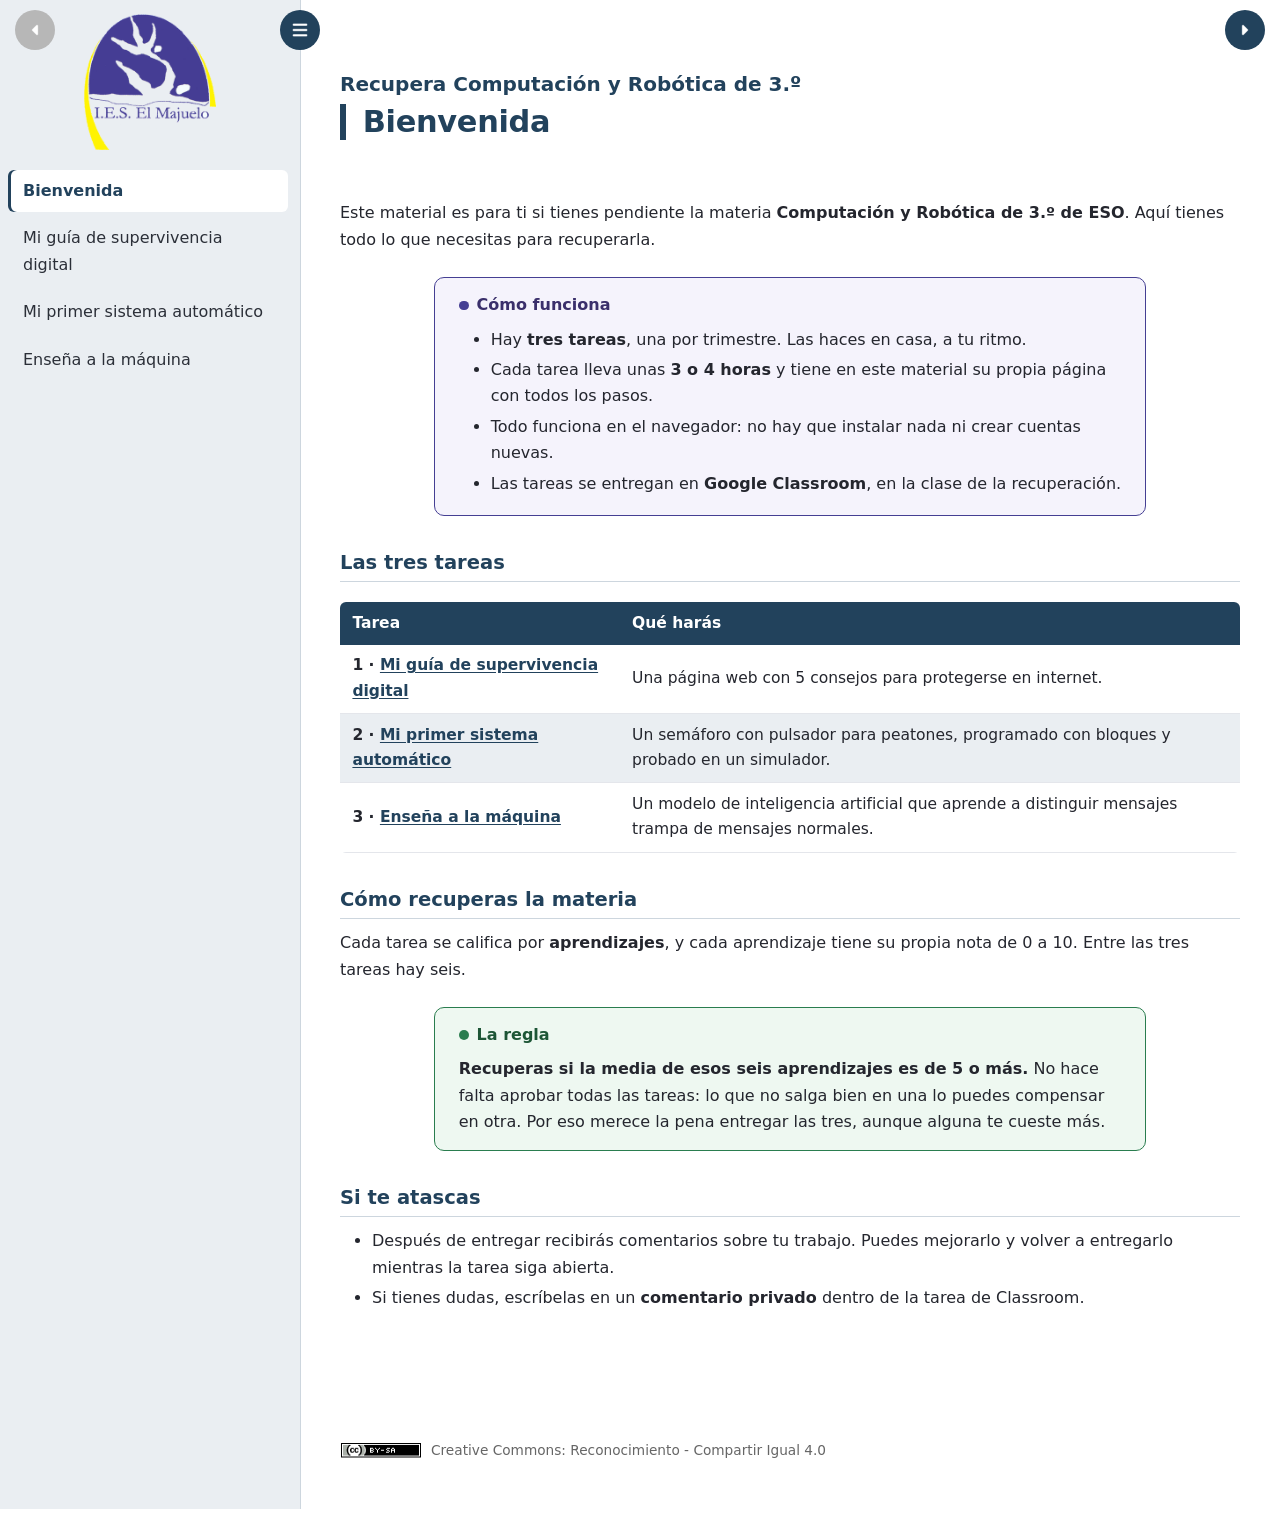
==== commit fad275f2: "Tareas 2 (semáforo en TinkerCAD) y 3 (LearningML en modo texto)" ====
--- a/index.html
+++ b/index.html
@@ -25,6 +25,8 @@
 <div class="exe-content exe-export pre-js siteNav-hidden"><nav id="siteNav"><ul>
 <li class="active"><a href="index.html" class="active main-node no-ch">Bienvenida</a></li>
 <li class=""><a href="html/mi-guia-de-supervivencia-digital.html" class=" no-ch">Mi guía de supervivencia digital</a></li>
+<li class=""><a href="html/mi-primer-sistema-automatico.html" class=" no-ch">Mi primer sistema automático</a></li>
+<li class=""><a href="html/ensena-a-la-maquina.html" class=" no-ch">Enseña a la máquina</a></li>
 </ul></nav><main id="page-index" class="page">
 <header class="main-header">
 <div class="package-header"><p class="package-title">Recupera Computación y Robótica de 3.º</p></div>
@@ -45,8 +47,8 @@
 <thead><tr><th>Tarea</th><th>Qué harás</th></tr></thead>
 <tbody>
 <tr><td><strong>1 · <a href="html/mi-guia-de-supervivencia-digital.html">Mi guía de supervivencia digital</a></strong></td><td>Una página web con 5 consejos para protegerse en internet.</td></tr>
-<tr><td><strong>2 · Mi primer sistema automático</strong></td><td>Un semáforo o una alarma con pulsador, programado con bloques y probado en un simulador. Su página aparece aquí en el segundo trimestre.</td></tr>
-<tr><td><strong>3 · Enseña a la máquina</strong></td><td>Un modelo de inteligencia artificial que aprende a distinguir cosas. Su página aparece aquí en el tercer trimestre.</td></tr>
+<tr><td><strong>2 · <a href="html/mi-primer-sistema-automatico.html">Mi primer sistema automático</a></strong></td><td>Un semáforo con pulsador para peatones, programado con bloques y probado en un simulador.</td></tr>
+<tr><td><strong>3 · <a href="html/ensena-a-la-maquina.html">Enseña a la máquina</a></strong></td><td>Un modelo de inteligencia artificial que aprende a distinguir mensajes trampa de mensajes normales.</td></tr>
 </tbody>
 </table>
 <h2>Cómo recuperas la materia</h2>
